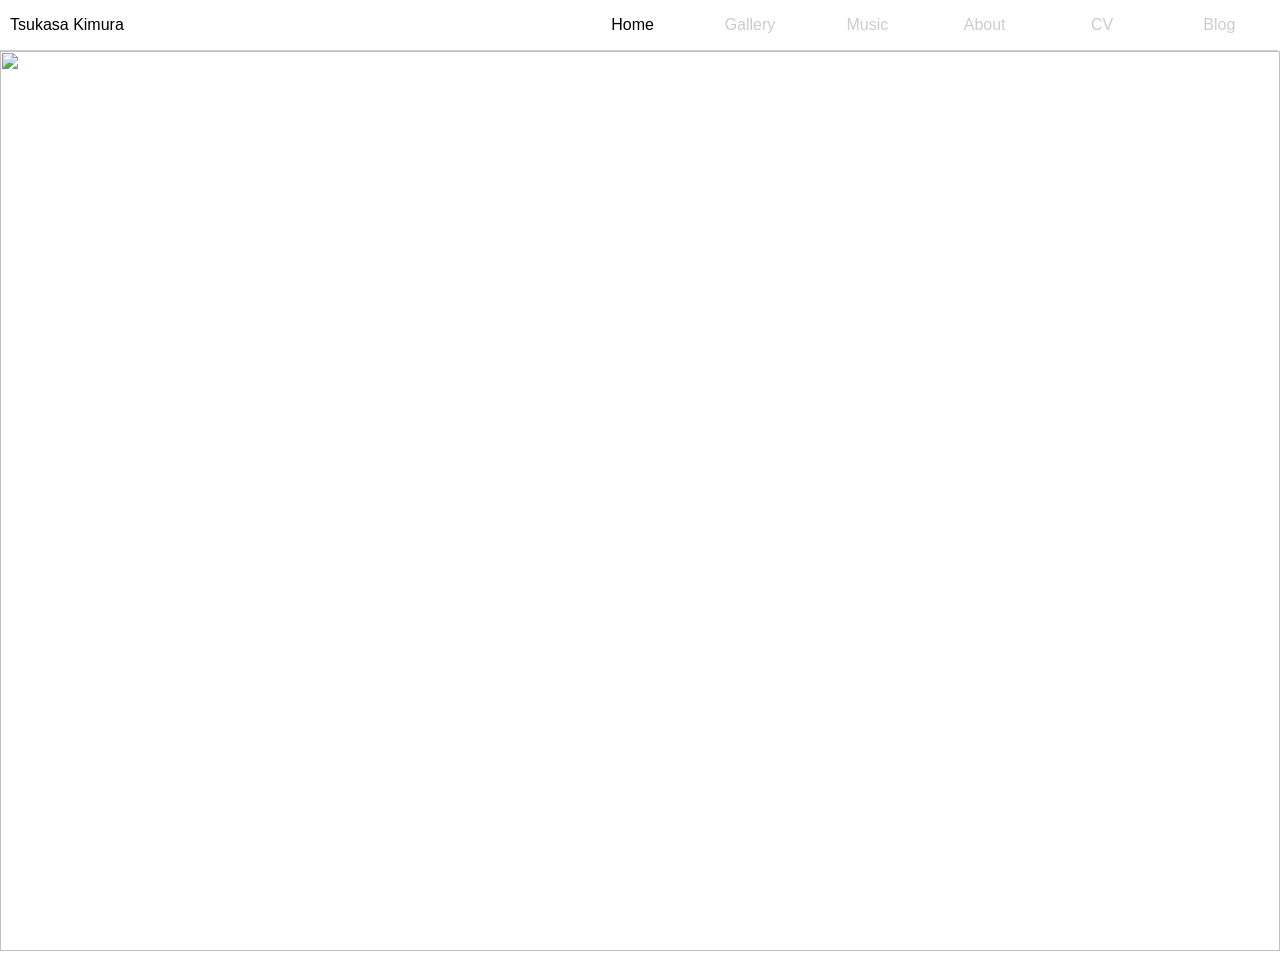
==== index.html @ 7b2ca41e "add everything" ====
<html>

  <head>
    <meta name="viewport" content="width=device-width, initial-scale=1.0">
    <link rel="stylesheet" href="stylesheet.css">
    <title>Tsukasa Kimura</title>
  </head>

  <body>

    <div class="page">

      <div class="header">

        <div class="title">
          <p>Tsukasa Kimura</p>
        </div>

        <div class="pages">
          <a href=index.html id="here"><p>Home</p></a>
          <a href=gallery.html><p>Gallery</p></a>
          <a href=music.html><p>Music</p></a>
          <a href=about.html><p>About</p></a>
          <a href=cv.html><p>CV</p></a>
          <a href=blog.html><p>Blog</p></a>
        </div>

      </div>

      <div class="content">

        <a href="gallery.html"><img id="Landing" src="img/Projects/Origins/ORIGINS_Shrine.jpg" height="100%" width="100%" style="object-fit:cover;"></img></a>

      </div>

    </div>

  </body>

</html>
---- stylesheet.css ----
html, body {
    margin: 0;
    height: 100%;
}

.page{
  margin:auto;
  width:auto;
	padding:0;
	text-align:left;
	background:#fff;
  font-family:sans-serif;
}

.header{
  width:100%;
  margin:auto;
}

.header a{
  text-decoration:none;
  color: #ccc;

}

#here{
  text-decoration:none;
  color: #000;
}

.header a:hover{

  color: #000;

}

.title{
  float: left;
  width: 45%;
  border-bottom-style: solid;
  border-bottom-width: 1px;
  background-color: white;
  border-bottom-color: #ccc;

}
.title p{
  margin-left:10px;


}

.pages{
  float: left;
  margin-left: -2px;
  width:  55%;
  display:grid;
  grid-template-columns: 1fr 1fr 1fr 1fr 1fr 1fr;
  text-align:center;
  border-bottom-style: solid;
  border-bottom-width: 1px;
  border-bottom-color: #ccc;


  background-color: white;

}


.content #Landing{
  object-fit: cover;
}

.musicTable {
  float:left;
  margin-left:10%;
  width:80%;
  display:grid;
  grid-template-columns:1fr 1fr 1fr;
  text-align:center;

}

a{
  text-decoration-color: #ccc;
  color:#ccc;
}

.container{
  text-align:center;
  margin-left: 10%;
  width:80%;

}

#infobox{
  display:grid;
  grid-template-columns: 1fr 1fr 1fr;
  text-align: center;
  border-bottom-style: dashed;
  border-bottom-width: 1px;

}

#blogbox{
  text-align: left;
  text-indent: 10%;
  margin-left: 10%;
  width:80%;
}

#gallery{

  display:grid;
  grid-template-columns:1fr 1fr 1fr;

}
#gallery img{

  margin-bottom: 20%;

}

@media screen and (max-width: 700px) {
  .title, .pages {
    width: 100%; /* The width is 100%, when the viewport is 700px or smaller */
  }


  .title{
    text-align:center;
    border-bottom-style: dashed;
    border-bottom-color: #ccc;
  }

  .musicTable {
    display:grid;
    grid-template-columns:1fr 1fr;
  }

  #blogbox{

    margin-left: 0%;
    width:100%;
  }

  


}
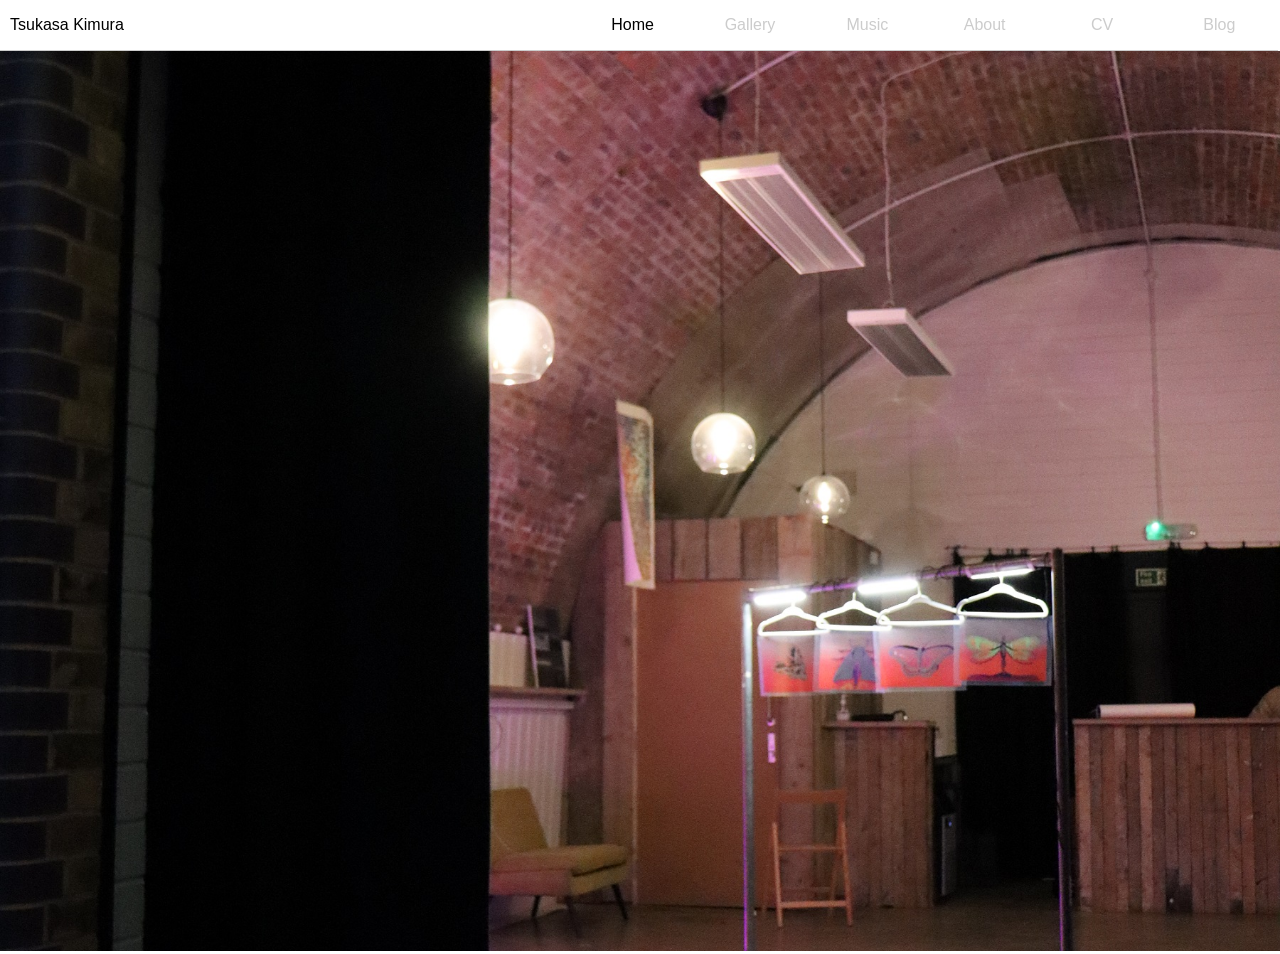
==== commit 8cdb800e: "I'm going to change the landing page image" ====
--- a/index.html
+++ b/index.html
@@ -29,7 +29,7 @@
 
       <div class="content">
 
-        <a href="gallery.html"><img id="Landing" src="img/Projects/Origins/ORIGINS_Shrine.jpg" height="100%" width="100%" style="object-fit:cover;"></img></a>
+        <a href="gallery.html"><img id="Landing" src="img/Projects/Pick/Pick_1.jpg" height="100%" width="100%" style="object-fit:cover;"></img></a>
 
       </div>
 
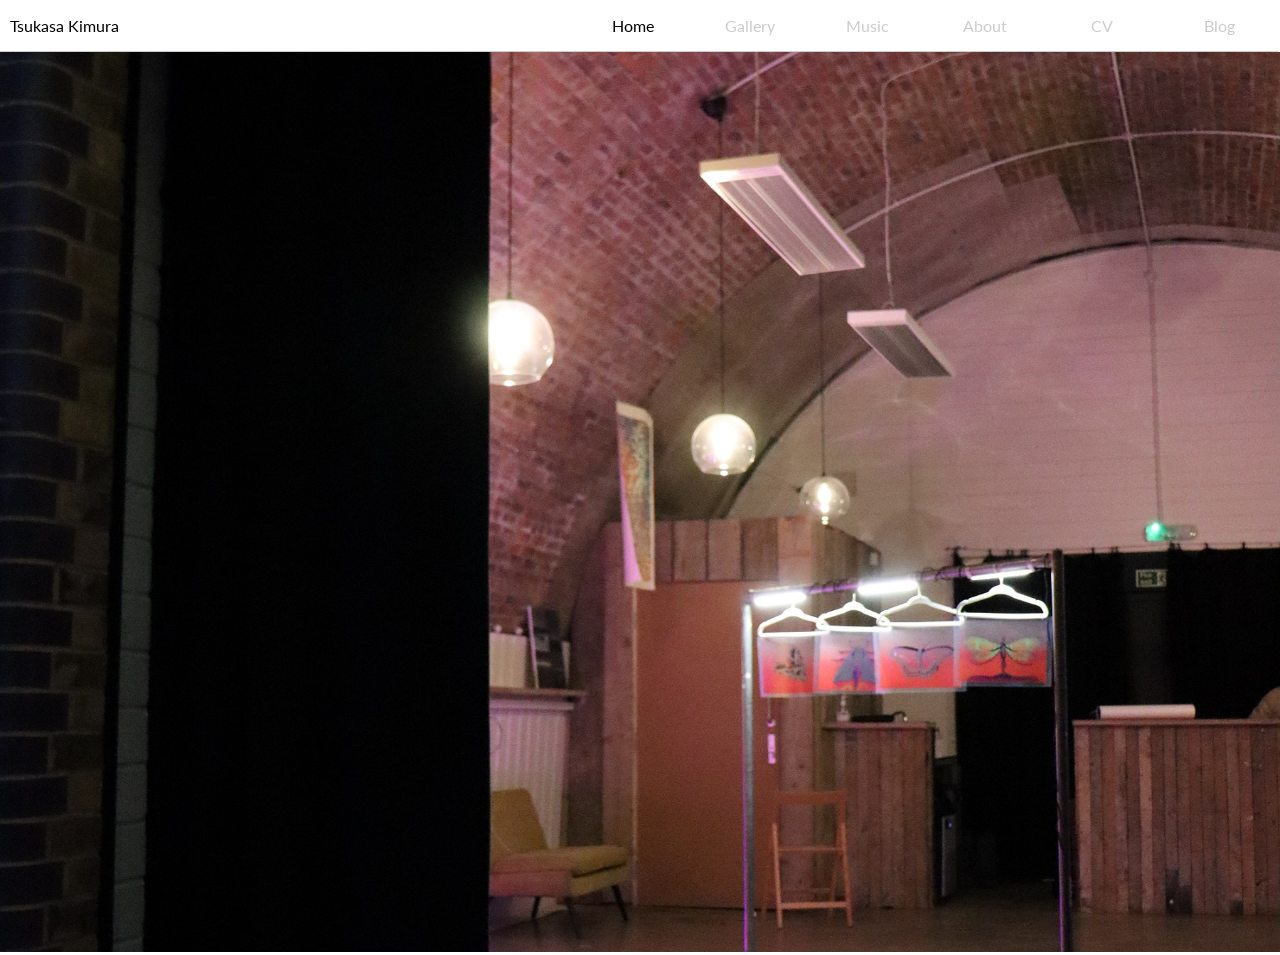
==== commit 3dacab92: "Font change" ====
--- a/index.html
+++ b/index.html
@@ -2,6 +2,9 @@
 
   <head>
     <meta name="viewport" content="width=device-width, initial-scale=1.0">
+    <link rel="preconnect" href="https://fonts.googleapis.com">
+<link rel="preconnect" href="https://fonts.gstatic.com" crossorigin>
+<link href="https://fonts.googleapis.com/css2?family=Lato&display=swap" rel="stylesheet">
     <link rel="stylesheet" href="stylesheet.css">
     <title>Tsukasa Kimura</title>
   </head>
--- a/stylesheet.css
+++ b/stylesheet.css
@@ -9,7 +9,7 @@
 	padding:0;
 	text-align:left;
 	background:#fff;
-  font-family:sans-serif;
+  font-family: 'Lato', sans-serif;
 }
 
 .header{
@@ -143,7 +143,7 @@
     width:100%;
   }
 
-  
+
 
 
 }
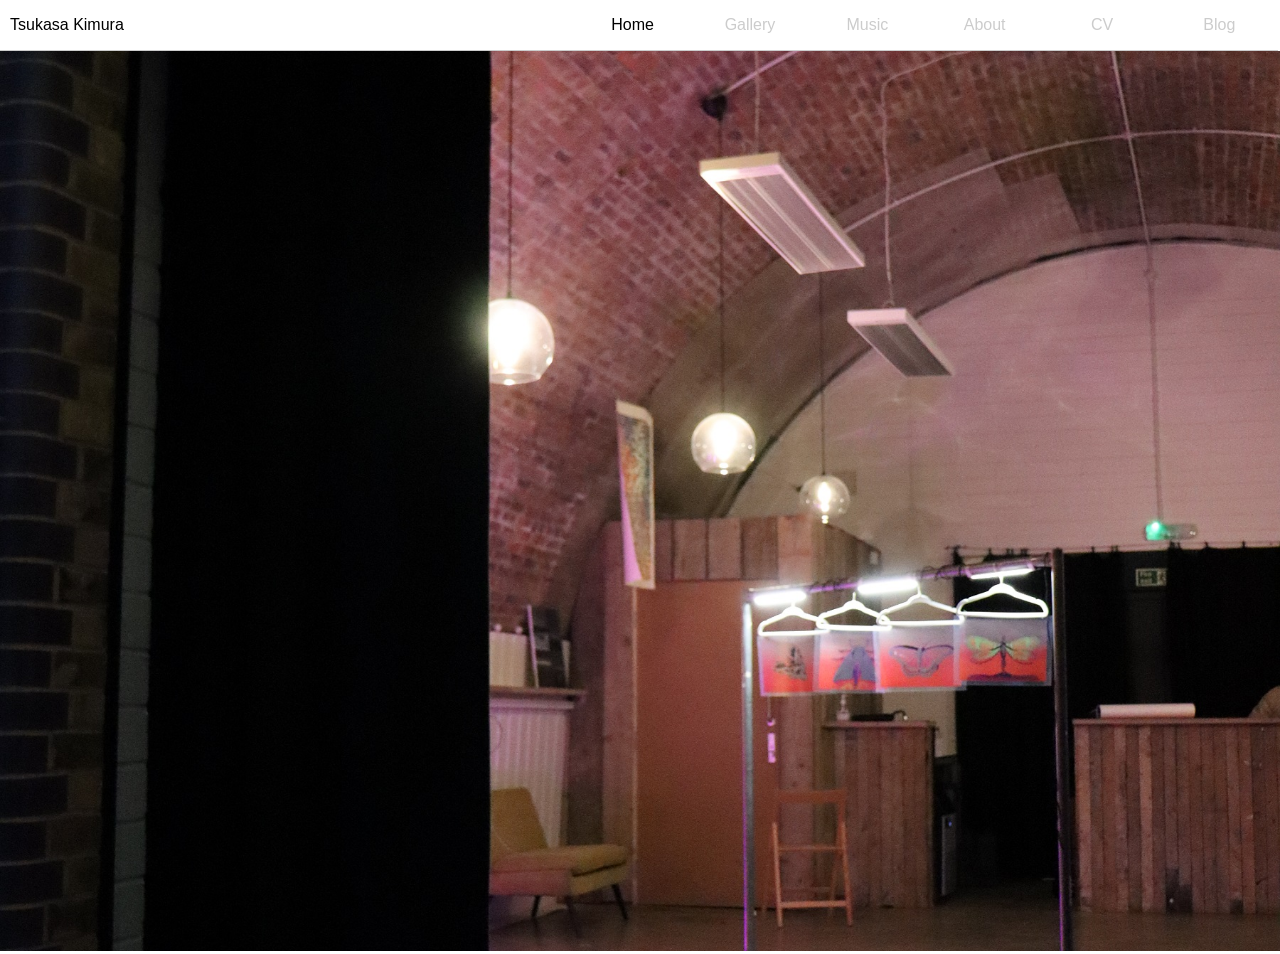
==== commit 99e22a06: "Font change" ====
--- a/index.html
+++ b/index.html
@@ -2,9 +2,6 @@
 
   <head>
     <meta name="viewport" content="width=device-width, initial-scale=1.0">
-    <link rel="preconnect" href="https://fonts.googleapis.com">
-<link rel="preconnect" href="https://fonts.gstatic.com" crossorigin>
-<link href="https://fonts.googleapis.com/css2?family=Lato&display=swap" rel="stylesheet">
     <link rel="stylesheet" href="stylesheet.css">
     <title>Tsukasa Kimura</title>
   </head>
--- a/stylesheet.css
+++ b/stylesheet.css
@@ -1,3 +1,8 @@
+@font-face {
+  src: url(fonts/Lato-Regular.ttf);
+  font-family: Lato;
+}
+
 html, body {
     margin: 0;
     height: 100%;
